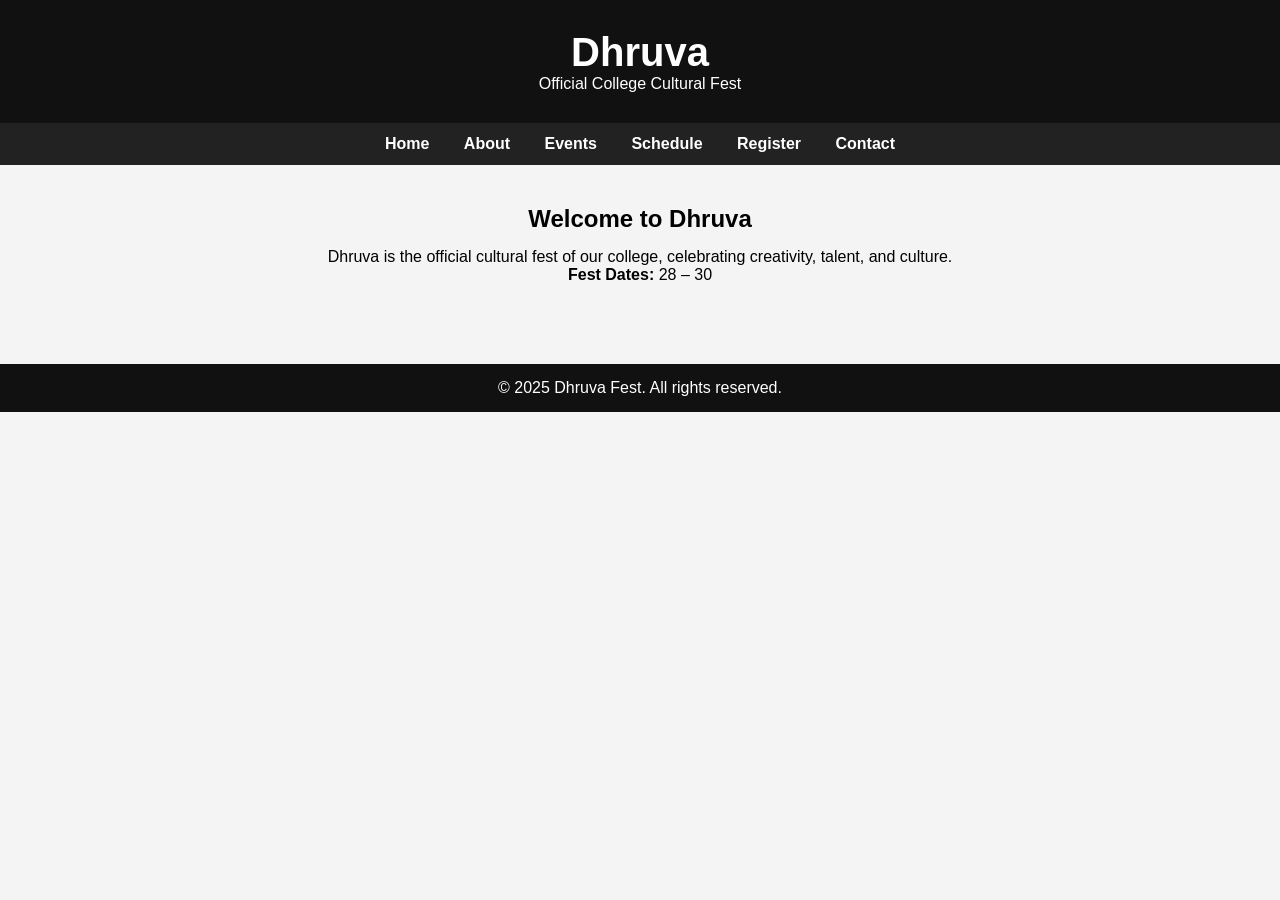
==== index.html @ 27218127 "Minor code cleanup" ====
<!DOCTYPE html>
<html lang="en">
<head>
    <meta charset="UTF-8">
    <title>Dhruva | Cultural Fest</title>
    <meta name="viewport" content="width=device-width, initial-scale=1.0">

    
    <link rel="stylesheet" href="css/style.css">
</head>
<body>


    <header class="header">
        <h1>Dhruva</h1>
        <p>Official College Cultural Fest</p>
    </header>

    
    <nav class="navbar">
        <a href="index.html">Home</a>
        <a href="about.html">About</a>
        <a href="events.html">Events</a>
        <a href="schedule.html">Schedule</a>
        <a href="register.html">Register</a>
        <a href="contact.html">Contact</a>
    </nav>

    
    <main class="main-content">
        <h2>Welcome to Dhruva</h2>
        <p>
            Dhruva is the official cultural fest of our college, celebrating
            creativity, talent, and culture.
        </p>
        <p><strong>Fest Dates:</strong> 28 – 30</p>
    </main>


    <footer class="footer">
        <p>© 2025 Dhruva Fest. All rights reserved.</p>
    </footer>

</body>
</html>
---- css/style.css ----
* {
    margin: 0;
    padding: 0;
    box-sizing: border-box;
}

body {
    font-family: Arial, Helvetica, sans-serif;
    background-color: #f4f4f4;
}

/* Header */
.header {
    background-color: #111;
    color: white;
    text-align: center;
    padding: 30px 10px;
}

.header h1 {
    font-size: 40px;
}

/* Navbar */
.navbar {
    background-color: #222;
    text-align: center;
    padding: 12px;
}

.navbar a {
    color: white;
    text-decoration: none;
    margin: 0 15px;
    font-weight: bold;
}

.navbar a:hover {
    text-decoration: underline;
}

/* Main content */
.main-content {
    padding: 40px;
    text-align: center;
}

.main-content h2 {
    margin-bottom: 15px;
}

/* Footer */
.footer {
    background-color: #111;
    color: white;
    text-align: center;
    padding: 15px;
    margin-top: 40px;
}
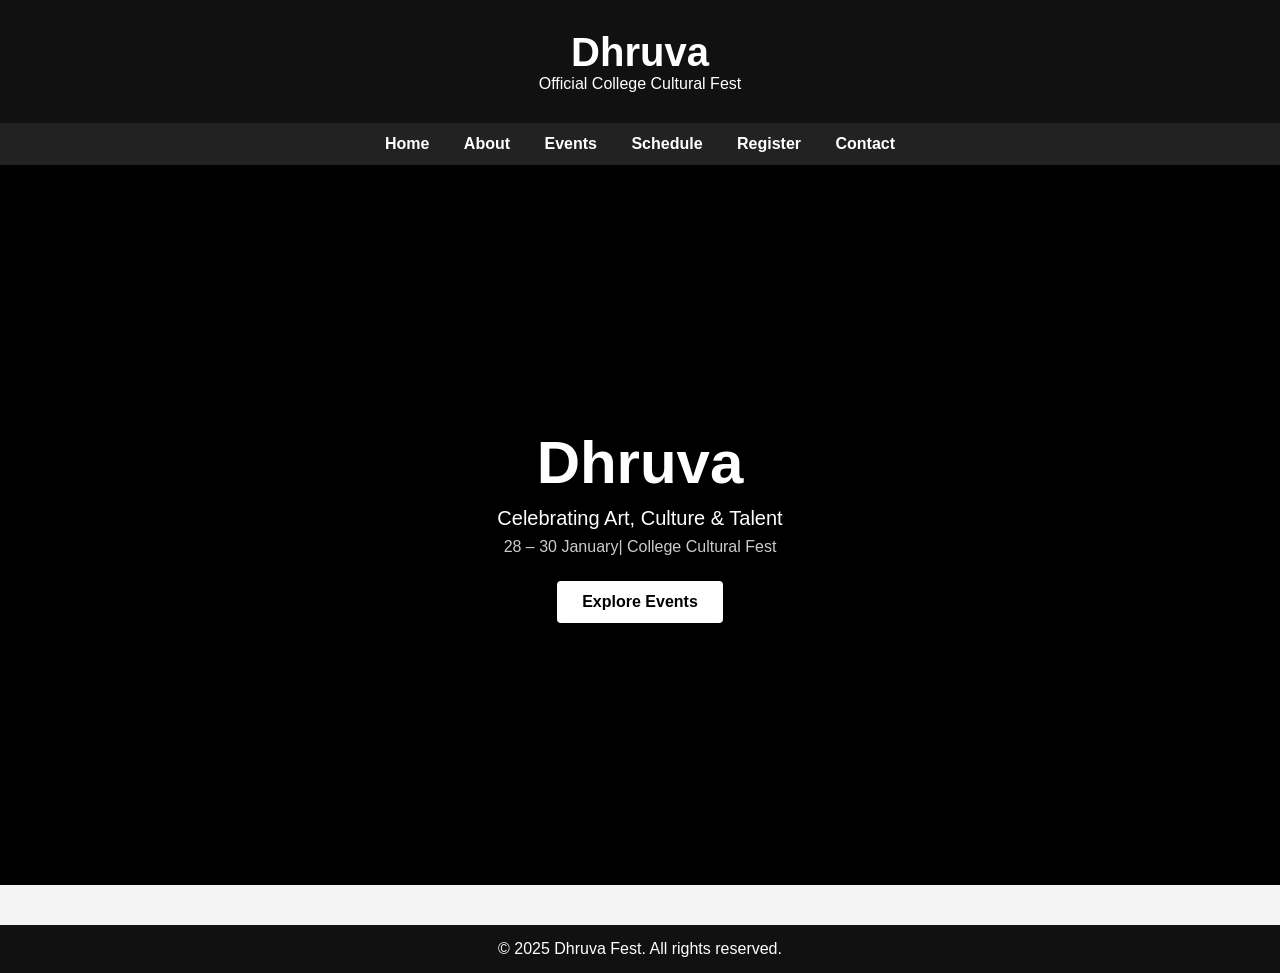
==== commit d38e36ad: "Day 2: Added hero section to homepage" ====
--- a/index.html
+++ b/index.html
@@ -27,14 +27,14 @@
     </nav>
 
     
-    <main class="main-content">
-        <h2>Welcome to Dhruva</h2>
-        <p>
-            Dhruva is the official cultural fest of our college, celebrating
-            creativity, talent, and culture.
-        </p>
-        <p><strong>Fest Dates:</strong> 28 – 30</p>
-    </main>
+    <main class="hero">
+    <h2>Dhruva</h2>
+    <p class="tagline">Celebrating Art, Culture & Talent</p>
+    <p class="dates">28 – 30 January| College Cultural Fest</p>
+
+    <a href="events.html" class="hero-btn">Explore Events</a>
+</main>
+
 
 
     <footer class="footer">
--- a/css/style.css
+++ b/css/style.css
@@ -9,7 +9,6 @@
     background-color: #f4f4f4;
 }
 
-/* Header */
 .header {
     background-color: #111;
     color: white;
@@ -21,7 +20,7 @@
     font-size: 40px;
 }
 
-/* Navbar */
+
 .navbar {
     background-color: #222;
     text-align: center;
@@ -39,7 +38,7 @@
     text-decoration: underline;
 }
 
-/* Main content */
+
 .main-content {
     padding: 40px;
     text-align: center;
@@ -49,7 +48,7 @@
     margin-bottom: 15px;
 }
 
-/* Footer */
+
 .footer {
     background-color: #111;
     color: white;
@@ -57,3 +56,44 @@
     padding: 15px;
     margin-top: 40px;
 }
+
+.hero {
+    height: 80vh;
+    background-color: #000;
+    color: white;
+    display: flex;
+    flex-direction: column;
+    justify-content: center;
+    align-items: center;
+    text-align: center;
+}
+
+.hero h2 {
+    font-size: 60px;
+    margin-bottom: 10px;
+}
+
+.tagline {
+    font-size: 20px;
+    margin-bottom: 8px;
+}
+
+.dates {
+    font-size: 16px;
+    margin-bottom: 25px;
+    opacity: 0.8;
+}
+
+.hero-btn {
+    padding: 12px 25px;
+    background-color: white;
+    color: black;
+    text-decoration: none;
+    font-weight: bold;
+    border-radius: 4px;
+}
+
+.hero-btn:hover {
+    background-color: #ddd;
+}
+
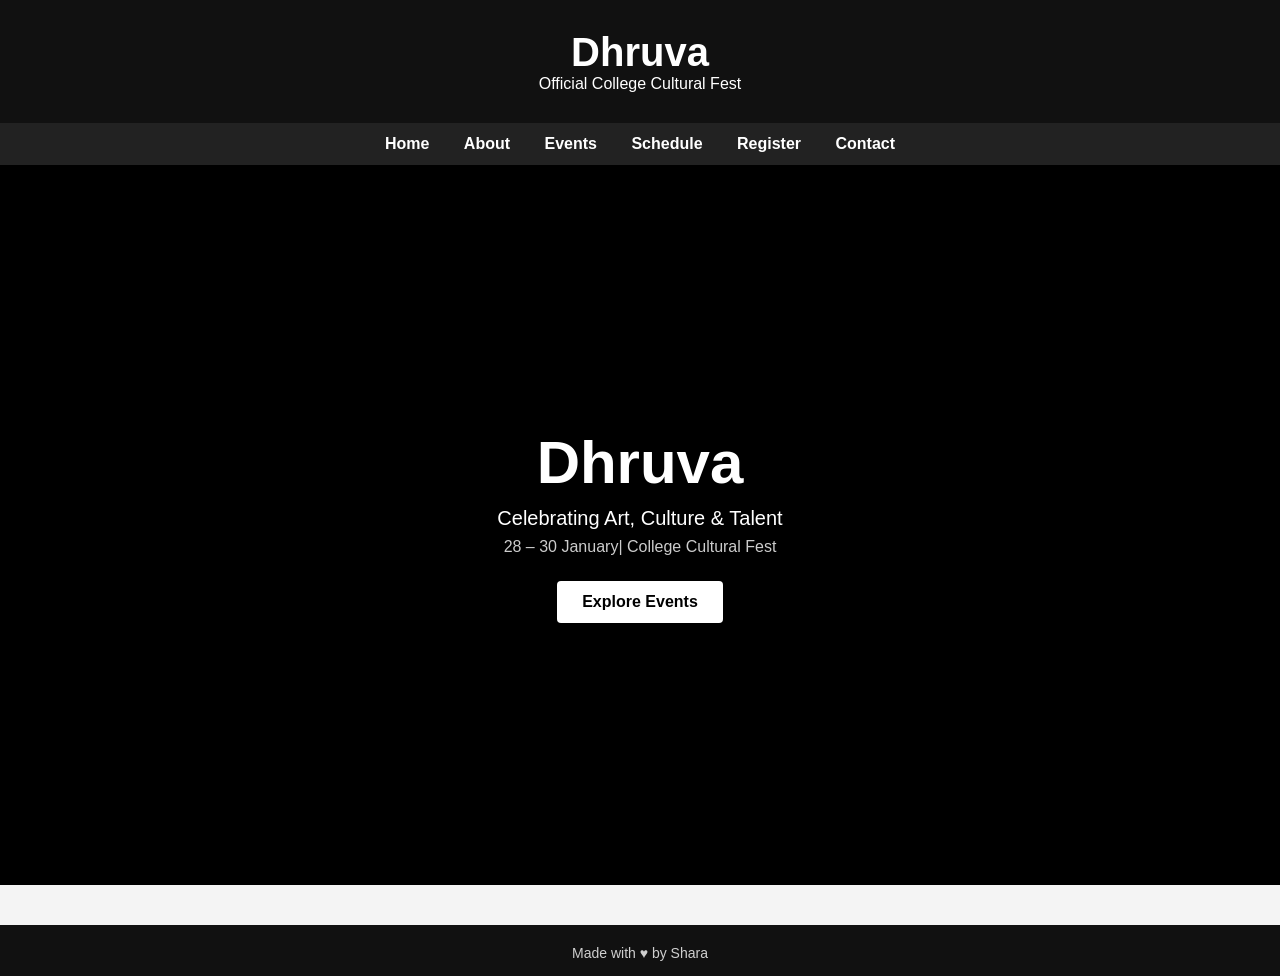
==== commit bf635503: "Day 3: Added About page and updated footer" ====
--- a/index.html
+++ b/index.html
@@ -37,9 +37,10 @@
 
 
 
-    <footer class="footer">
-        <p>© 2025 Dhruva Fest. All rights reserved.</p>
-    </footer>
+   <footer class="footer">
+    <p class="credit">Made with &hearts; by Shara</p>
+</footer>
+
 
 </body>
 </html>
--- a/css/style.css
+++ b/css/style.css
@@ -97,3 +97,26 @@
     background-color: #ddd;
 }
 
+.content {
+    padding: 40px;
+    max-width: 900px;
+    margin: auto;
+}
+
+.content h2 {
+    margin-bottom: 20px;
+    text-align: center;
+}
+
+.content p {
+    margin-bottom: 15px;
+    line-height: 1.6;
+}
+
+.credit {
+    font-size: 14px;
+    margin-top: 5px;
+    opacity: 0.8;
+}
+
+
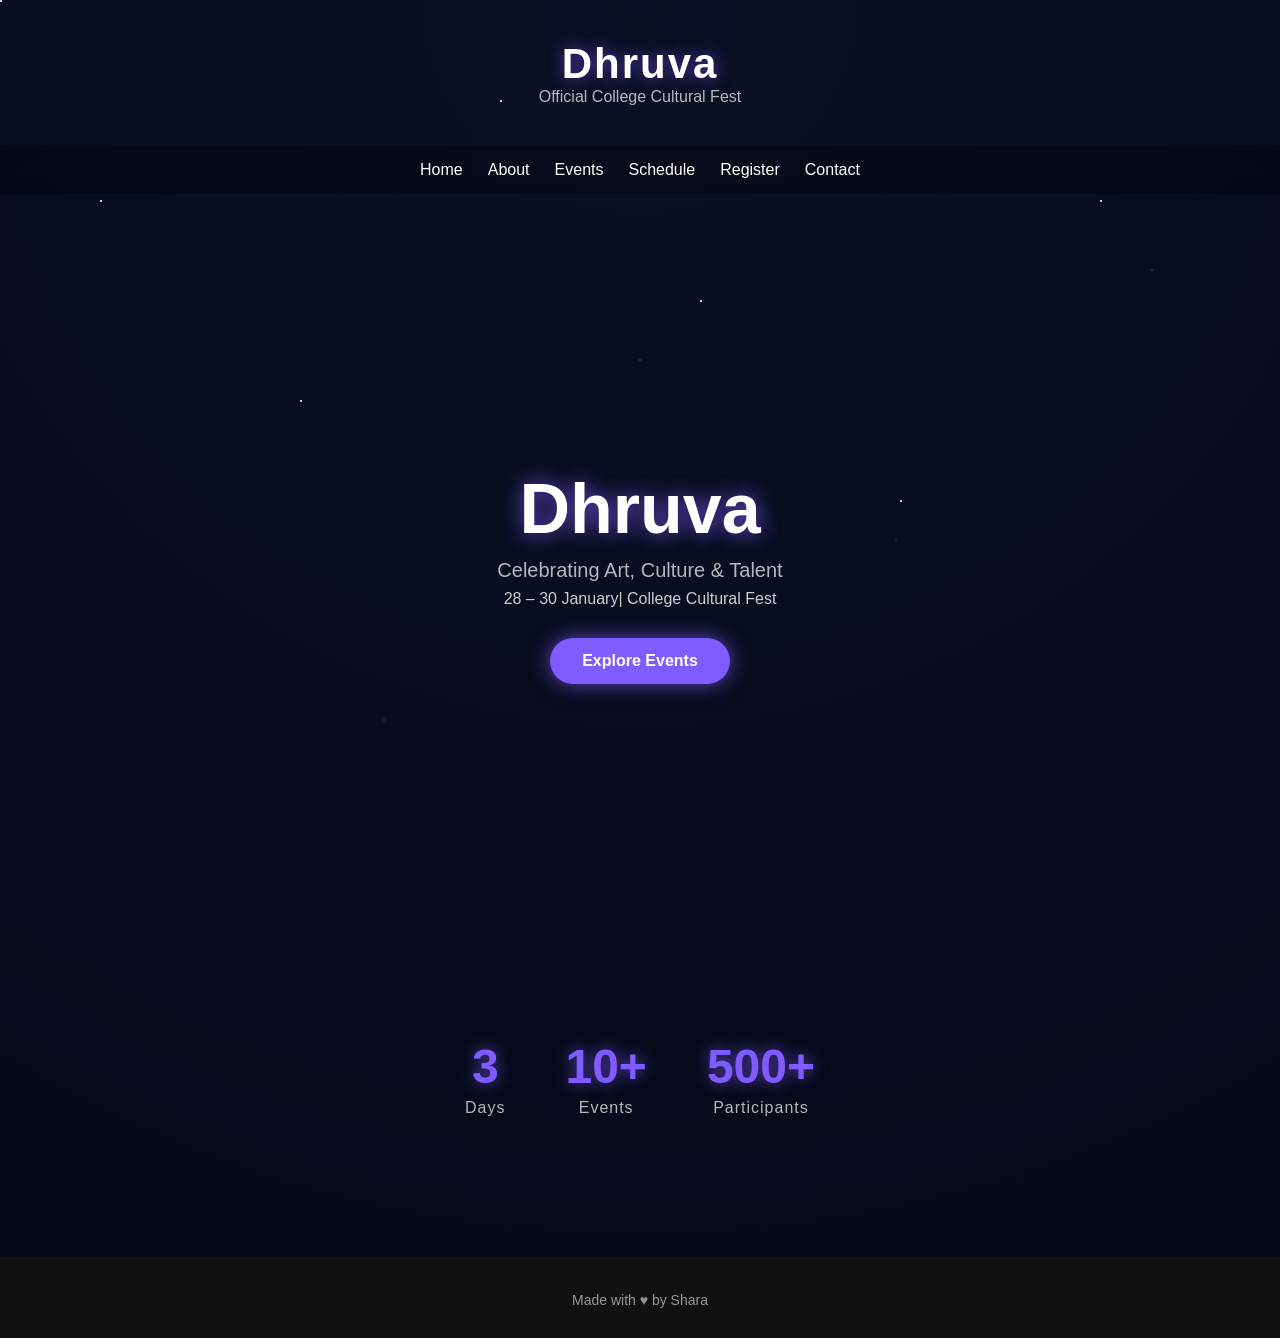
==== commit 91ff814e: "Day 7: Added visible star background and homepage highlights" ====
--- a/index.html
+++ b/index.html
@@ -9,7 +9,7 @@
     <link rel="stylesheet" href="css/style.css">
 </head>
 <body>
-
+    <div class="stars"></div>
 
     <header class="header">
         <h1>Dhruva</h1>
@@ -35,6 +35,23 @@
     <a href="events.html" class="hero-btn">Explore Events</a>
 </main>
 
+   <section class="highlights">
+    <div class="highlight-box">
+        <h3>3</h3>
+        <p>Days</p>
+    </div>
+
+    <div class="highlight-box">
+        <h3>10+</h3>
+        <p>Events</p>
+    </div>
+
+    <div class="highlight-box">
+        <h3>500+</h3>
+        <p>Participants</p>
+    </div>
+</section>
+
 
 
    <footer class="footer">
--- a/css/style.css
+++ b/css/style.css
@@ -1,3 +1,11 @@
+:root {
+    --bg-dark: #050816;
+    --bg-gradient: radial-gradient(circle at top, #0b1026, #050816);
+    --text-light: #ffffff;
+    --accent: #7f5cff;   /* cosmic purple */
+    --muted: rgba(255, 255, 255, 0.7);
+}
+
 * {
     margin: 0;
     padding: 0;
@@ -5,37 +13,60 @@
 }
 
 body {
+    margin: 0;
     font-family: Arial, Helvetica, sans-serif;
-    background-color: #f4f4f4;
+    background: var(--bg-gradient);
+    color: var(--text-light);
+    position: relative;
+    overflow-x: hidden;
 }
 
 .header {
-    background-color: #111;
-    color: white;
-    text-align: center;
-    padding: 30px 10px;
+    text-align: center;
+    padding: 40px 10px;
 }
 
 .header h1 {
-    font-size: 40px;
-}
+    font-size: 42px;
+    letter-spacing: 2px;
+    text-shadow: 0 0 15px rgba(127, 92, 255, 0.6);
+}
+
+.header p {
+    color: var(--muted);
+}
+
 
 
 .navbar {
-    background-color: #222;
-    text-align: center;
-    padding: 12px;
+    display: flex;
+    justify-content: center;
+    gap: 25px;
+    padding: 15px 0;
+    background: rgba(0, 0, 0, 0.3);
+    backdrop-filter: blur(8px);
 }
 
 .navbar a {
-    color: white;
+    color: var(--text-light);
     text-decoration: none;
-    margin: 0 15px;
-    font-weight: bold;
-}
-
-.navbar a:hover {
-    text-decoration: underline;
+    font-weight: 500;
+    position: relative;
+}
+
+.navbar a::after {
+    content: "";
+    position: absolute;
+    left: 0;
+    bottom: -5px;
+    width: 0;
+    height: 2px;
+    background: var(--accent);
+    transition: width 0.3s ease;
+}
+
+.navbar a:hover::after {
+    width: 100%;
 }
 
 
@@ -58,9 +89,7 @@
 }
 
 .hero {
-    height: 80vh;
-    background-color: #000;
-    color: white;
+    height: 85vh;
     display: flex;
     flex-direction: column;
     justify-content: center;
@@ -69,33 +98,39 @@
 }
 
 .hero h2 {
-    font-size: 60px;
+    font-size: 70px;
     margin-bottom: 10px;
+    text-shadow: 0 0 20px rgba(127, 92, 255, 0.8);
 }
 
 .tagline {
     font-size: 20px;
+    color: var(--muted);
     margin-bottom: 8px;
 }
 
 .dates {
     font-size: 16px;
-    margin-bottom: 25px;
+    margin-bottom: 30px;
     opacity: 0.8;
 }
 
 .hero-btn {
-    padding: 12px 25px;
-    background-color: white;
-    color: black;
+    padding: 14px 32px;
+    border-radius: 30px;
+    background: var(--accent);
+    color: white;
     text-decoration: none;
     font-weight: bold;
-    border-radius: 4px;
+    box-shadow: 0 0 20px rgba(127, 92, 255, 0.7);
+    transition: transform 0.3s ease, box-shadow 0.3s ease;
 }
 
 .hero-btn:hover {
-    background-color: #ddd;
-}
+    transform: translateY(-4px);
+    box-shadow: 0 0 30px rgba(127, 92, 255, 1);
+}
+
 
 .content {
     padding: 40px;
@@ -119,4 +154,125 @@
     opacity: 0.8;
 }
 
-
+.event-card {
+    background: rgba(255, 255, 255, 0.05);
+    padding: 20px;
+    border-radius: 10px;
+    backdrop-filter: blur(6px);
+    box-shadow: 0 0 15px rgba(0, 0, 0, 0.6);
+    transition: transform 0.3s ease, box-shadow 0.3s ease;
+}
+
+.event-card:hover {
+    transform: translateY(-6px);
+    box-shadow: 0 0 25px rgba(127, 92, 255, 0.8);
+}
+
+
+.schedule-table {
+    width: 100%;
+    border-collapse: collapse;
+    margin-top: 30px;
+}
+
+.schedule-table th,
+.schedule-table td {
+    border: 1px solid rgba(255,255,255,0.2);
+    padding: 14px;
+    text-align: center;
+}
+
+
+.schedule-table th {
+    background-color: rgba(0, 0, 0, 0.7);
+    color: white;
+    text-transform: uppercase;
+    letter-spacing: 1px;
+}
+
+
+.schedule-table tr:nth-child(odd) {
+    background-color: rgba(255, 255, 255, 0.05);
+    color: white;
+}
+
+
+.schedule-table tr:nth-child(even) {
+    background-color: rgba(255, 255, 255, 0.12);
+    color: white;
+}
+
+
+.footer {
+    text-align: center;
+    padding: 30px;
+    margin-top: 60px;
+    color: var(--muted);
+}
+
+body::before {
+    content: "";
+    position: fixed;
+    inset: 0;
+    background-image:
+        radial-gradient(1px 1px at 10% 20%, rgba(255,255,255,0.8), transparent),
+        radial-gradient(1px 1px at 30% 80%, rgba(255,255,255,0.6), transparent),
+        radial-gradient(1px 1px at 50% 40%, rgba(255,255,255,0.7), transparent),
+        radial-gradient(1px 1px at 70% 60%, rgba(255,255,255,0.5), transparent),
+        radial-gradient(1px 1px at 90% 30%, rgba(255,255,255,0.6), transparent);
+    opacity: 0.6;
+    pointer-events: none;
+    z-index: 0;
+}
+
+
+.highlights {
+    display: flex;
+    justify-content: center;
+    gap: 60px;
+    padding: 80px 20px;
+    text-align: center;
+}
+
+.highlight-box h3 {
+    font-size: 48px;
+    color: var(--accent);
+    text-shadow: 0 0 15px rgba(127, 92, 255, 0.7);
+}
+
+.highlight-box p {
+    font-size: 16px;
+    margin-top: 5px;
+    color: var(--muted);
+    letter-spacing: 1px;
+}
+
+.stars {
+    position: fixed;
+    top: 0;
+    left: 0;
+    width: 2px;
+    height: 2px;
+    background: white;
+    box-shadow:
+        100px 200px white,
+        300px 400px white,
+        500px 100px white,
+        700px 300px white,
+        900px 500px white,
+        1100px 200px white,
+        1300px 600px white,
+        1500px 100px white,
+        1700px 400px white,
+        1900px 250px white;
+    opacity: 0.8;
+    z-index: 0;
+    pointer-events: none;
+}
+
+
+
+
+
+
+
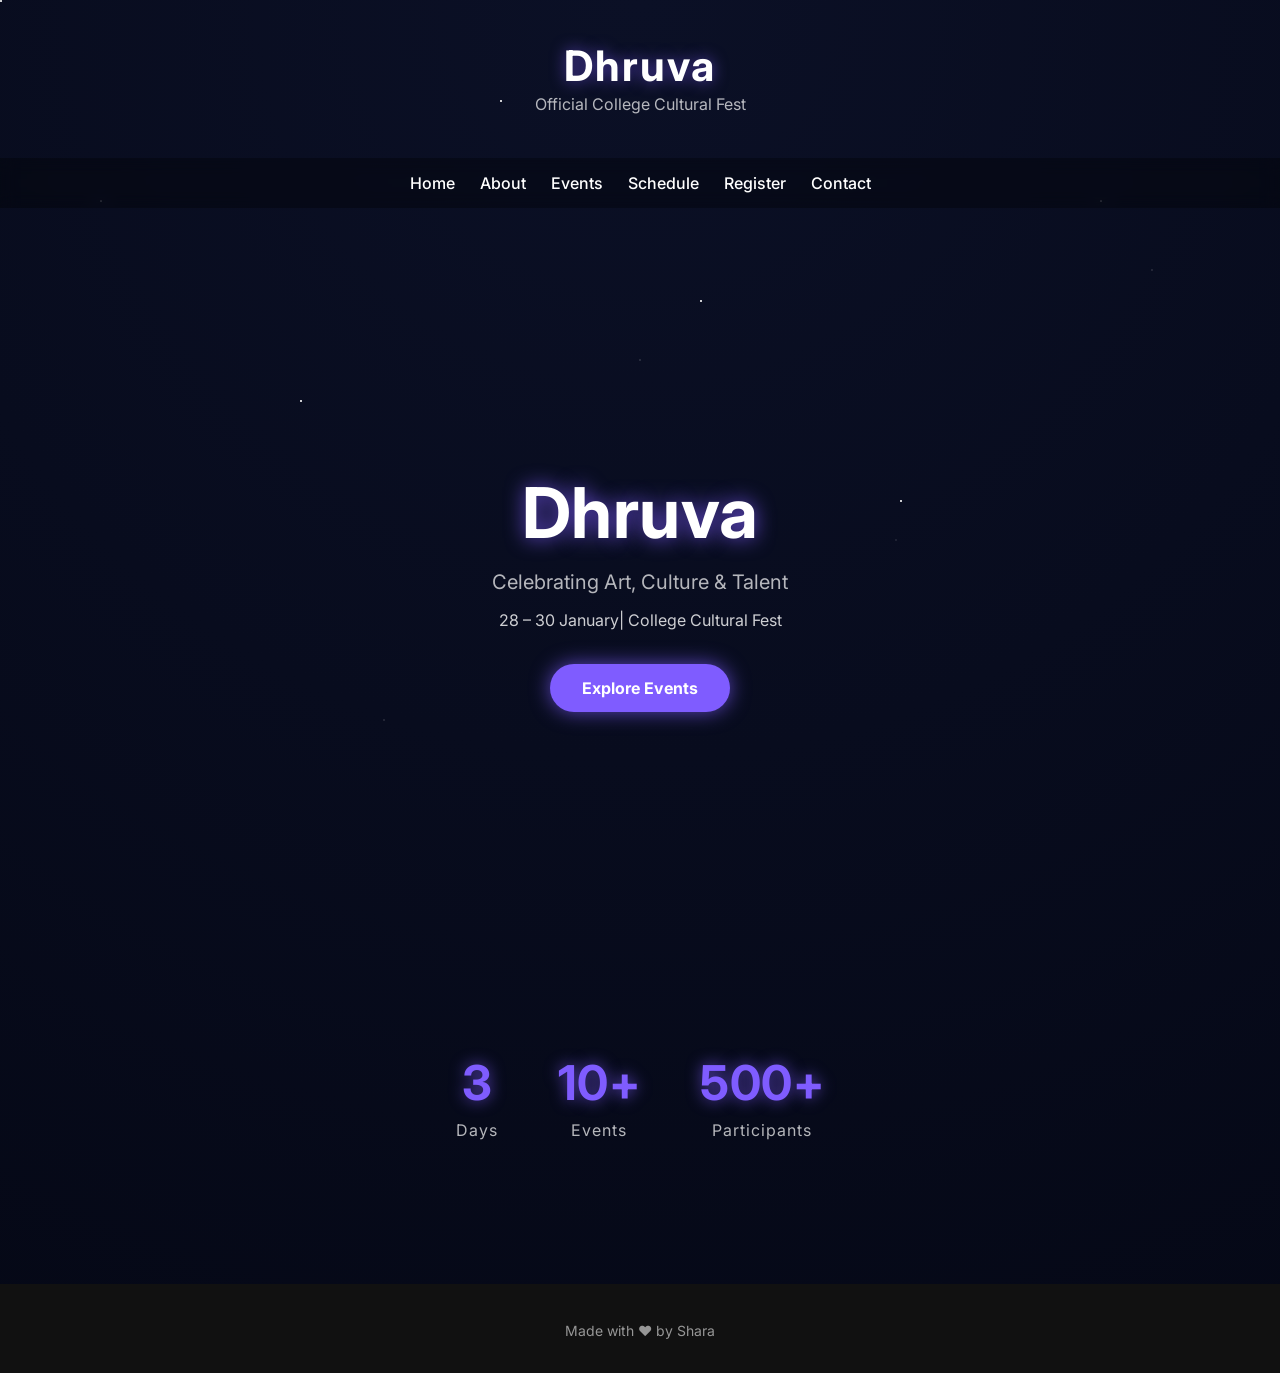
==== commit 50b86d84: "Day 8: Improved navbar hover and typography polish" ====
--- a/index.html
+++ b/index.html
@@ -4,6 +4,9 @@
     <meta charset="UTF-8">
     <title>Dhruva | Cultural Fest</title>
     <meta name="viewport" content="width=device-width, initial-scale=1.0">
+<link rel="preconnect" href="https://fonts.googleapis.com">
+<link rel="preconnect" href="https://fonts.gstatic.com" crossorigin>
+<link href="https://fonts.googleapis.com/css2?family=Inter:wght@300;400;500;600;700&display=swap" rel="stylesheet">
 
     
     <link rel="stylesheet" href="css/style.css">
--- a/css/style.css
+++ b/css/style.css
@@ -14,13 +14,14 @@
 
 body {
     margin: 0;
-    font-family: Arial, Helvetica, sans-serif;
+    font-family: 'Inter', Arial, Helvetica, sans-serif;
     background: var(--bg-gradient);
     color: var(--text-light);
     position: relative;
     overflow-x: hidden;
 }
 
+
 .header {
     text-align: center;
     padding: 40px 10px;
@@ -32,8 +33,17 @@
     text-shadow: 0 0 15px rgba(127, 92, 255, 0.6);
 }
 
+p {
+    line-height: 1.7;
+}
+
+
 .header p {
     color: var(--muted);
+}
+
+h1, h2, h3 {
+    letter-spacing: 0.5px;
 }
 
 
@@ -52,6 +62,7 @@
     text-decoration: none;
     font-weight: 500;
     position: relative;
+    transition: color 0.25s ease;
 }
 
 .navbar a::after {
@@ -67,6 +78,11 @@
 
 .navbar a:hover::after {
     width: 100%;
+    
+}
+
+.navbar a:hover {
+    color: var(--accent);
 }
 
 
@@ -123,8 +139,9 @@
     text-decoration: none;
     font-weight: bold;
     box-shadow: 0 0 20px rgba(127, 92, 255, 0.7);
-    transition: transform 0.3s ease, box-shadow 0.3s ease;
-}
+   transition: transform 0.3s ease, box-shadow 0.3s ease, background 0.3s ease;
+}
+
 
 .hero-btn:hover {
     transform: translateY(-4px);
@@ -270,9 +287,17 @@
     pointer-events: none;
 }
 
-
-
-
-
-
-
+section {
+    padding-left: 20px;
+    padding-right: 20px;
+}
+
+
+
+
+
+
+
+
+
+
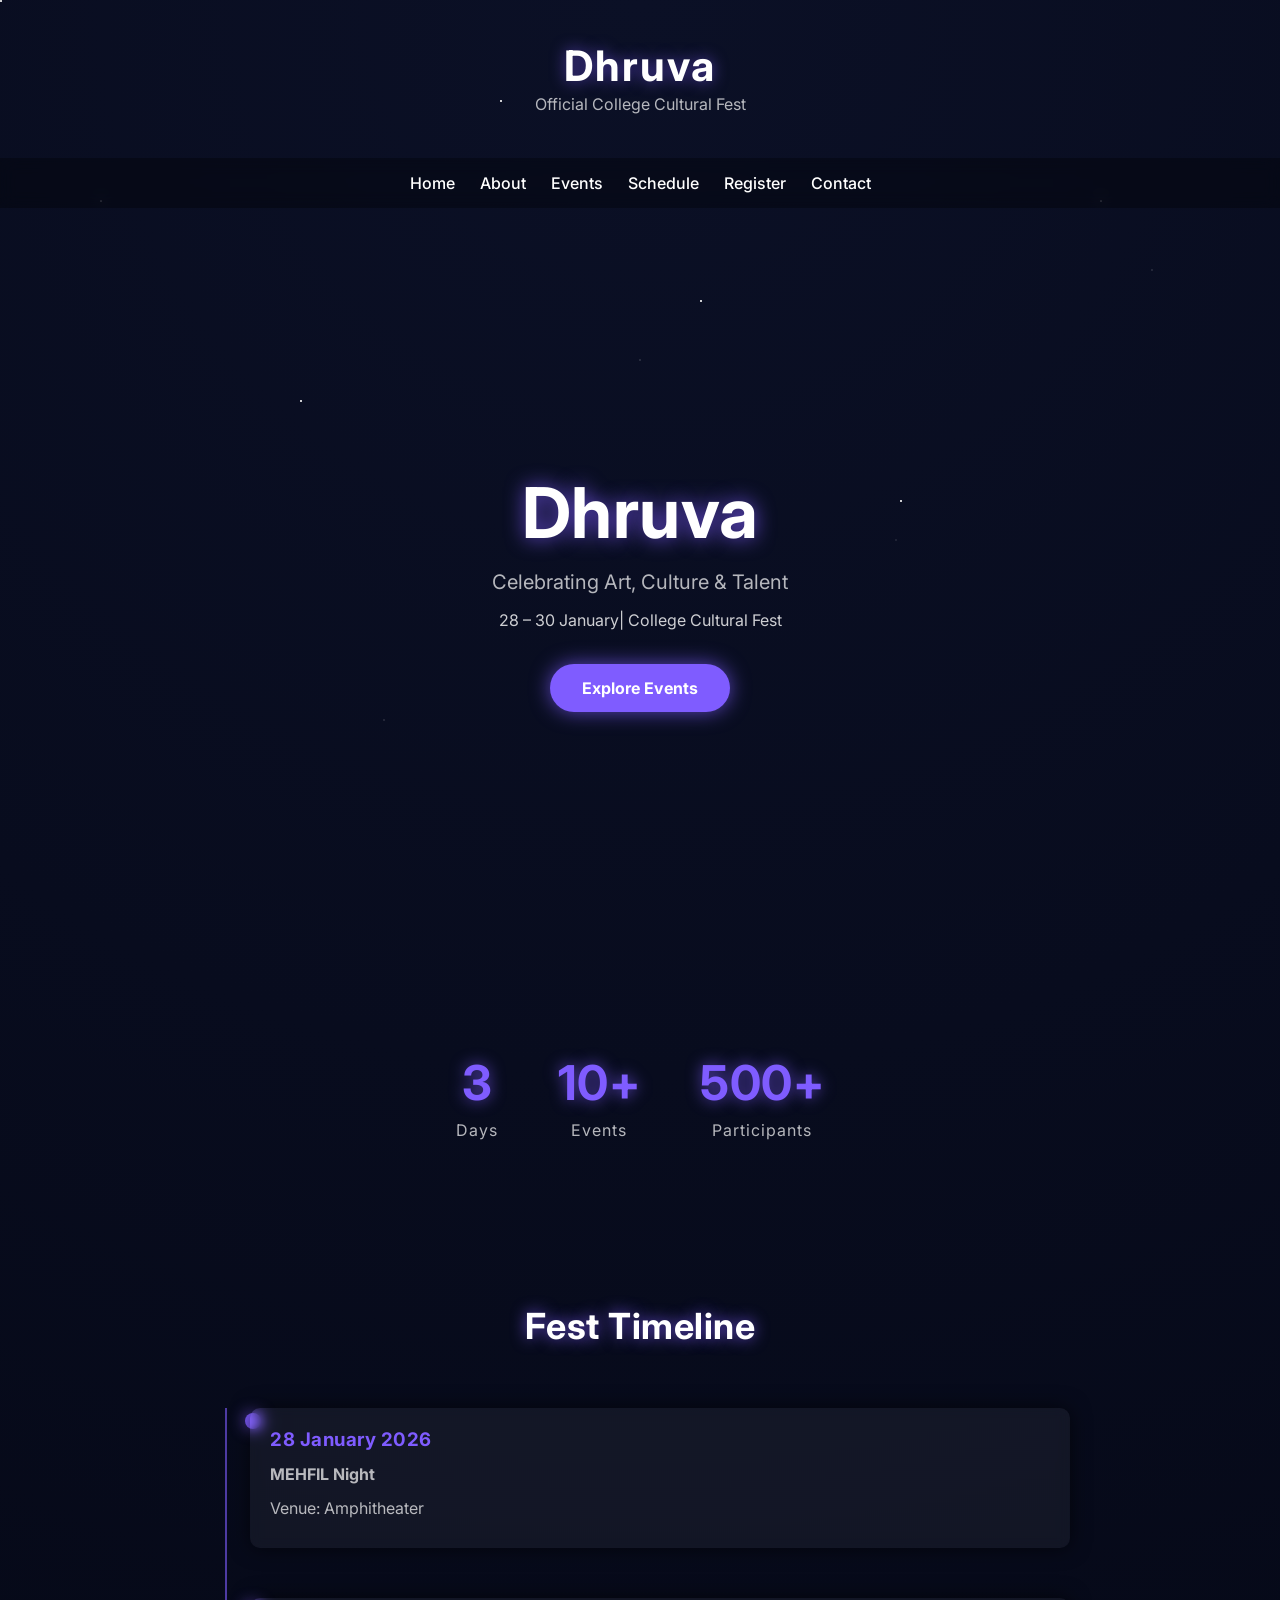
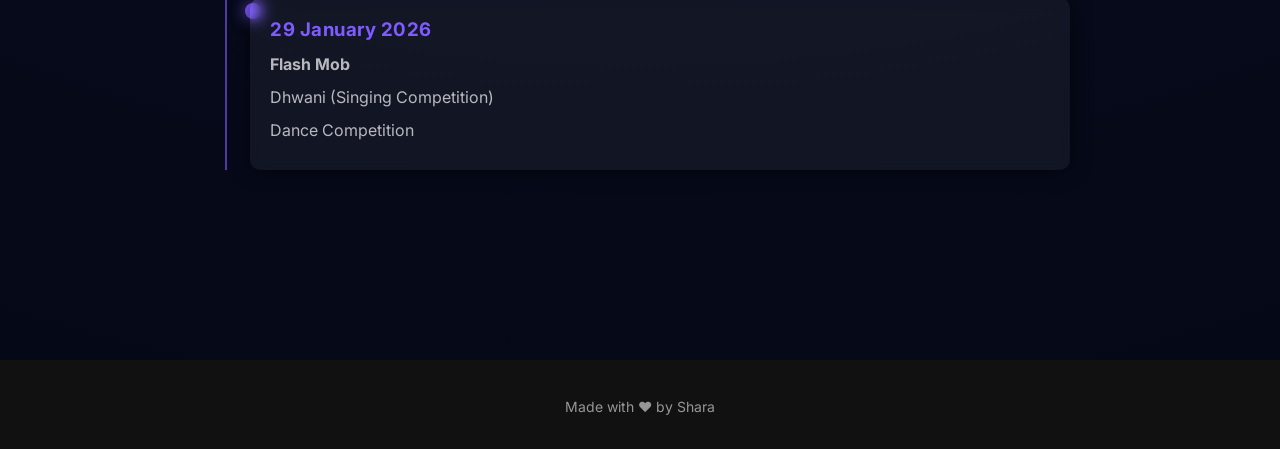
==== commit 6b4487c7: "Day 9:Added fest timeline section with real event schedule" ====
--- a/index.html
+++ b/index.html
@@ -55,6 +55,32 @@
     </div>
 </section>
 
+<section class="timeline">
+    <h2 class="timeline-title">Fest Timeline</h2>
+
+    <div class="timeline-container">
+
+        <div class="timeline-item">
+            <span class="timeline-dot"></span>
+            <div class="timeline-content">
+                <h3>28 January 2026</h3>
+                <p><strong>MEHFIL Night</strong></p>
+                <p>Venue: Amphitheater</p>
+            </div>
+        </div>
+
+        <div class="timeline-item">
+            <span class="timeline-dot"></span>
+            <div class="timeline-content">
+                <h3>29 January 2026</h3>
+                <p><strong>Flash Mob</strong></p>
+                <p>Dhwani (Singing Competition)</p>
+                <p>Dance Competition</p>
+            </div>
+        </div>
+
+    </div>
+</section>
 
 
    <footer class="footer">
--- a/css/style.css
+++ b/css/style.css
@@ -292,12 +292,75 @@
     padding-right: 20px;
 }
 
-
-
-
-
-
-
-
-
-
+.timeline {
+    padding: 80px 20px;
+    max-width: 900px;
+    margin: auto;
+}
+
+.timeline-title {
+    text-align: center;
+    font-size: 36px;
+    margin-bottom: 60px;
+    text-shadow: 0 0 15px rgba(127, 92, 255, 0.8);
+}
+
+.timeline-container {
+    position: relative;
+    padding-left: 40px;
+}
+
+.timeline-container::before {
+    content: "";
+    position: absolute;
+    left: 15px;
+    top: 0;
+    width: 2px;
+    height: 100%;
+    background: rgba(127, 92, 255, 0.6);
+}
+
+.timeline-item {
+    position: relative;
+    margin-bottom: 50px;
+}
+
+.timeline-dot {
+    position: absolute;
+    left: -5px;
+    top: 5px;
+    width: 16px;
+    height: 16px;
+    background: var(--accent);
+    border-radius: 50%;
+    box-shadow: 0 0 15px rgba(127, 92, 255, 0.9);
+}
+
+.timeline-content {
+    background: rgba(255, 255, 255, 0.05);
+    padding: 20px;
+    border-radius: 10px;
+    backdrop-filter: blur(6px);
+    box-shadow: 0 0 20px rgba(0, 0, 0, 0.6);
+}
+
+.timeline-content h3 {
+    margin-bottom: 10px;
+    color: var(--accent);
+}
+
+.timeline-content p {
+    margin-bottom: 6px;
+    color: var(--muted);
+}
+
+
+
+
+
+
+
+
+
+
+
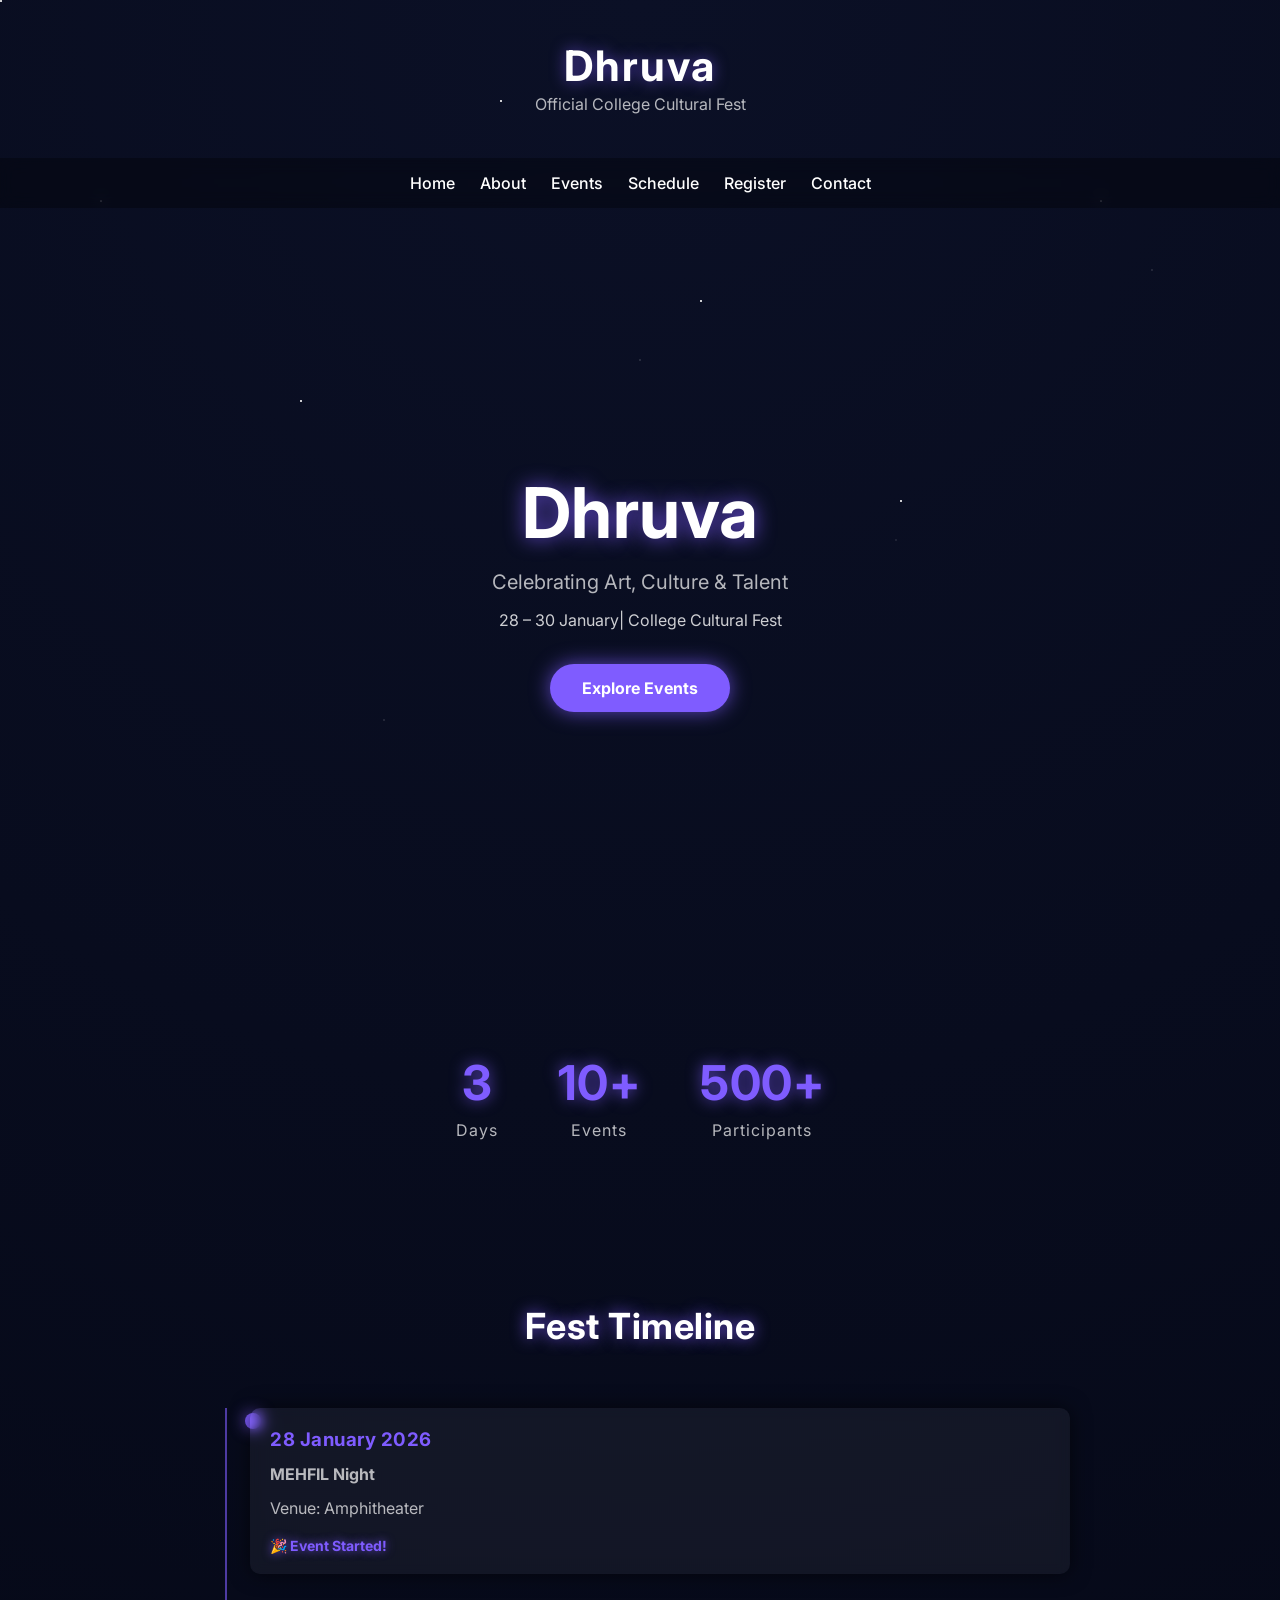
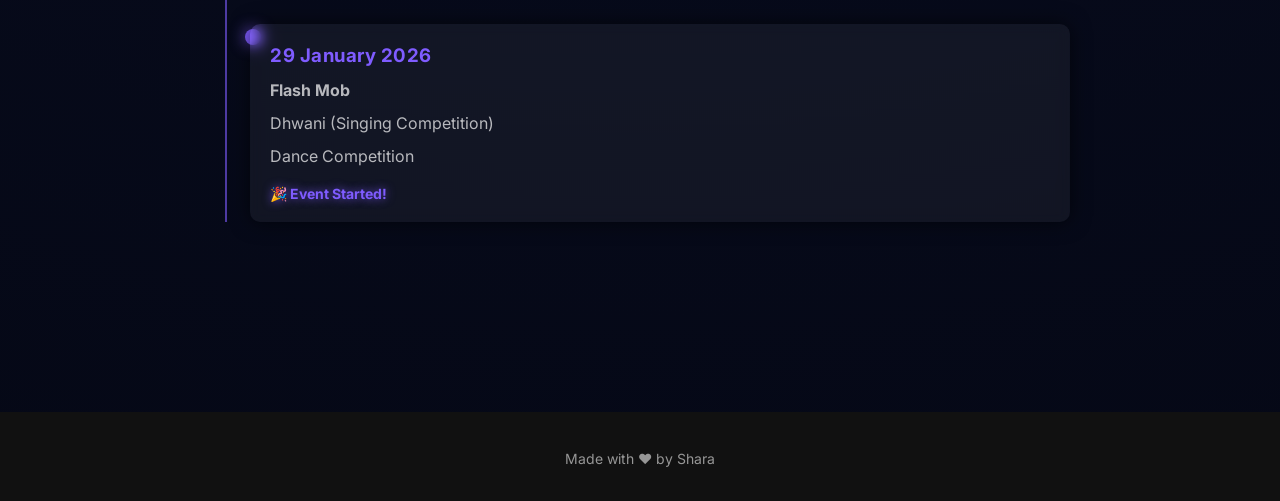
==== commit c6cfcb49: "Day 10: Added live countdown timers for fest events" ====
--- a/index.html
+++ b/index.html
@@ -10,6 +10,8 @@
 
     
     <link rel="stylesheet" href="css/style.css">
+    
+
 </head>
 <body>
     <div class="stars"></div>
@@ -58,28 +60,36 @@
 <section class="timeline">
     <h2 class="timeline-title">Fest Timeline</h2>
 
-    <div class="timeline-container">
+<div class="timeline-container">
 
-        <div class="timeline-item">
-            <span class="timeline-dot"></span>
-            <div class="timeline-content">
-                <h3>28 January 2026</h3>
-                <p><strong>MEHFIL Night</strong></p>
-                <p>Venue: Amphitheater</p>
-            </div>
+  <div class="timeline-item">
+    <span class="timeline-dot"></span>
+    <div class="timeline-content">
+        <h3>28 January 2026</h3>
+        <p><strong>MEHFIL Night</strong></p>
+        <p>Venue: Amphitheater</p>
+
+        <div class="countdown" id="mehfil-timer">
+            Loading countdown...
         </div>
+    </div>
+</div>
 
-        <div class="timeline-item">
-            <span class="timeline-dot"></span>
-            <div class="timeline-content">
-                <h3>29 January 2026</h3>
-                <p><strong>Flash Mob</strong></p>
-                <p>Dhwani (Singing Competition)</p>
-                <p>Dance Competition</p>
-            </div>
+
+       <div class="timeline-item">
+    <span class="timeline-dot"></span>
+    <div class="timeline-content">
+        <h3>29 January 2026</h3>
+        <p><strong>Flash Mob</strong></p>
+        <p>Dhwani (Singing Competition)</p>
+        <p>Dance Competition</p>
+
+        <div class="countdown" id="flashmob-timer">
+            Loading countdown...
         </div>
+    
 
-    </div>
+
 </section>
 
 
@@ -87,6 +97,7 @@
     <p class="credit">Made with &hearts; by Shara</p>
 </footer>
 
+<script src="js/script.js"></script>
 
 </body>
 </html>
--- a/css/style.css
+++ b/css/style.css
@@ -354,13 +354,22 @@
     color: var(--muted);
 }
 
-
-
-
-
-
-
-
-
-
-
+.countdown {
+    margin-top: 15px;
+    font-size: 14px;
+    font-weight: bold;
+    color: var(--accent);
+    text-shadow: 0 0 10px rgba(127, 92, 255, 0.8);
+}
+
+
+
+
+
+
+
+
+
+
+
+
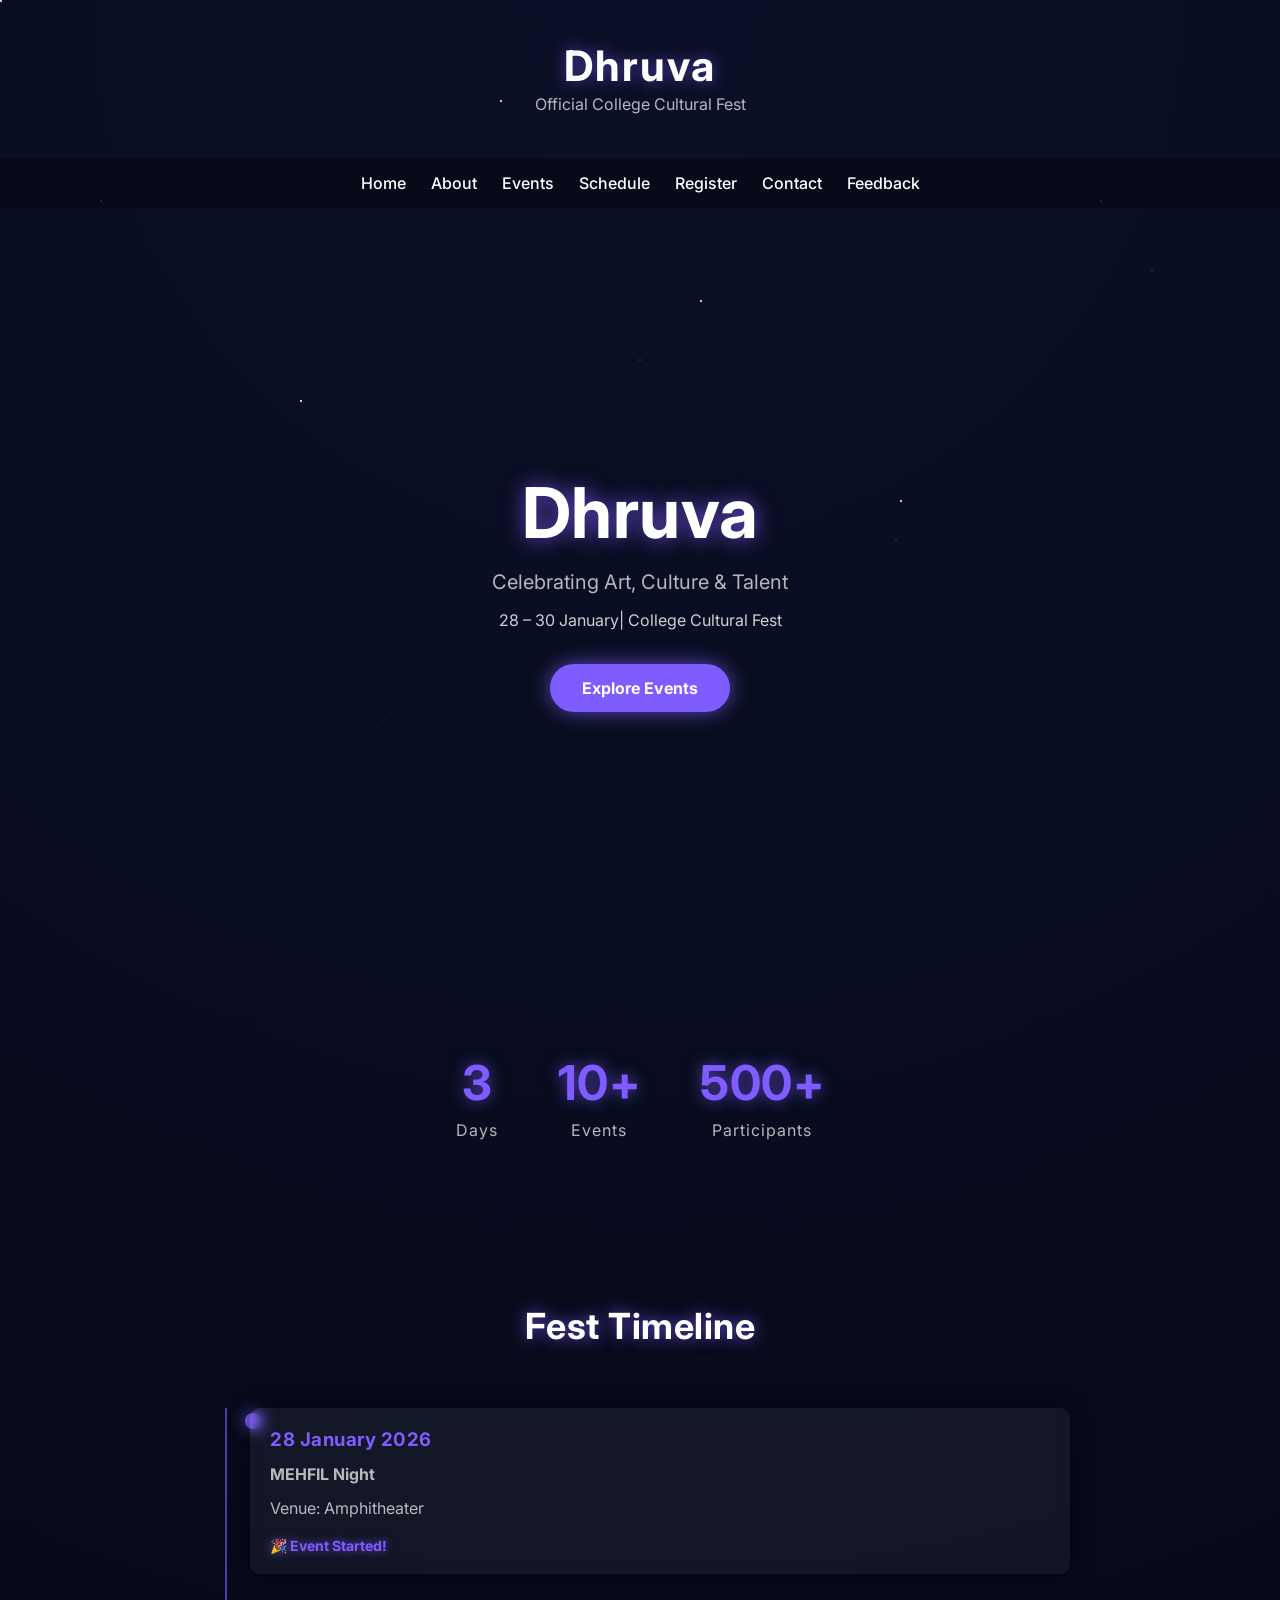
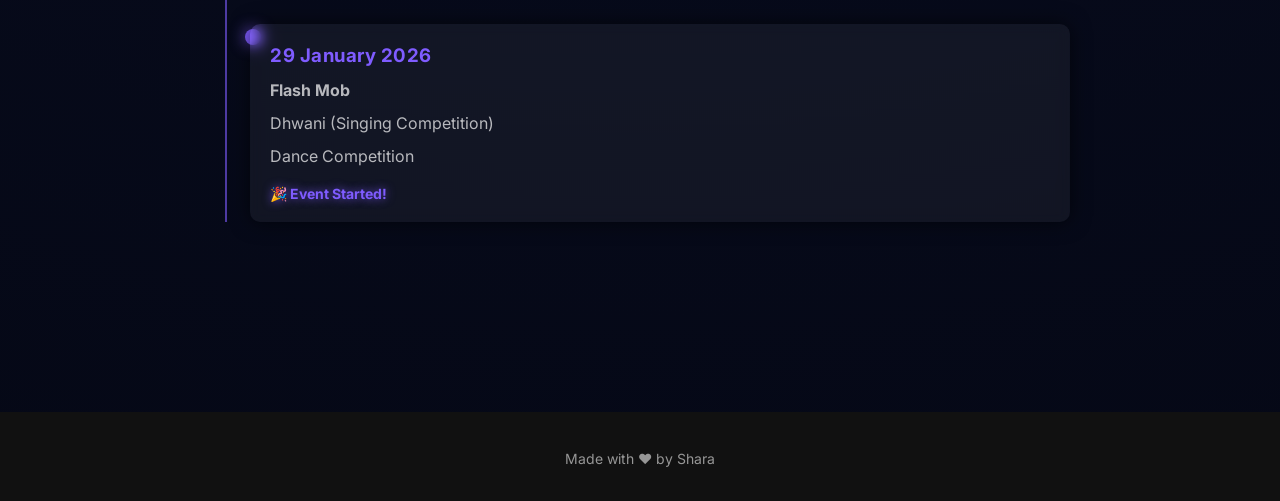
==== commit 178428f3: "Day 11: Added feedback page with cosmic UI" ====
--- a/index.html
+++ b/index.html
@@ -29,6 +29,8 @@
         <a href="schedule.html">Schedule</a>
         <a href="register.html">Register</a>
         <a href="contact.html">Contact</a>
+        <a href="feedback.html">Feedback</a>
+
     </nav>
 
     
--- a/css/style.css
+++ b/css/style.css
@@ -362,14 +362,82 @@
     text-shadow: 0 0 10px rgba(127, 92, 255, 0.8);
 }
 
-
-
-
-
-
-
-
-
-
-
-
+.feedback-section {
+    max-width: 500px;
+    margin: 80px auto;
+    padding: 20px;
+    text-align: center;
+}
+
+.feedback-section h2 {
+    margin-bottom: 30px;
+    text-shadow: 0 0 12px rgba(127, 92, 255, 0.8);
+}
+
+.feedback-form {
+    background: rgba(255, 255, 255, 0.05);
+    padding: 30px;
+    border-radius: 12px;
+    backdrop-filter: blur(8px);
+}
+
+.feedback-form label {
+    display: block;
+    margin: 15px 0 6px;
+    text-align: left;
+    font-size: 14px;
+    color: var(--muted);
+}
+
+.feedback-form select,
+.feedback-form textarea {
+    width: 100%;
+    padding: 10px;
+    border-radius: 6px;
+    border: none;
+    outline: none;
+    font-family: inherit;
+}
+
+.feedback-form textarea {
+    resize: none;
+    height: 90px;
+}
+
+.rating {
+    font-size: 22px;
+    letter-spacing: 4px;
+    color: gold;
+    margin-bottom: 10px;
+}
+
+.feedback-form button {
+    margin-top: 20px;
+    width: 100%;
+    padding: 12px;
+    border: none;
+    border-radius: 25px;
+    background: var(--accent);
+    color: white;
+    font-weight: bold;
+    cursor: pointer;
+    transition: transform 0.3s ease, box-shadow 0.3s ease;
+}
+
+.feedback-form button:hover {
+    transform: translateY(-3px);
+    box-shadow: 0 0 20px rgba(127, 92, 255, 0.9);
+}
+
+
+
+
+
+
+
+
+
+
+
+
+
